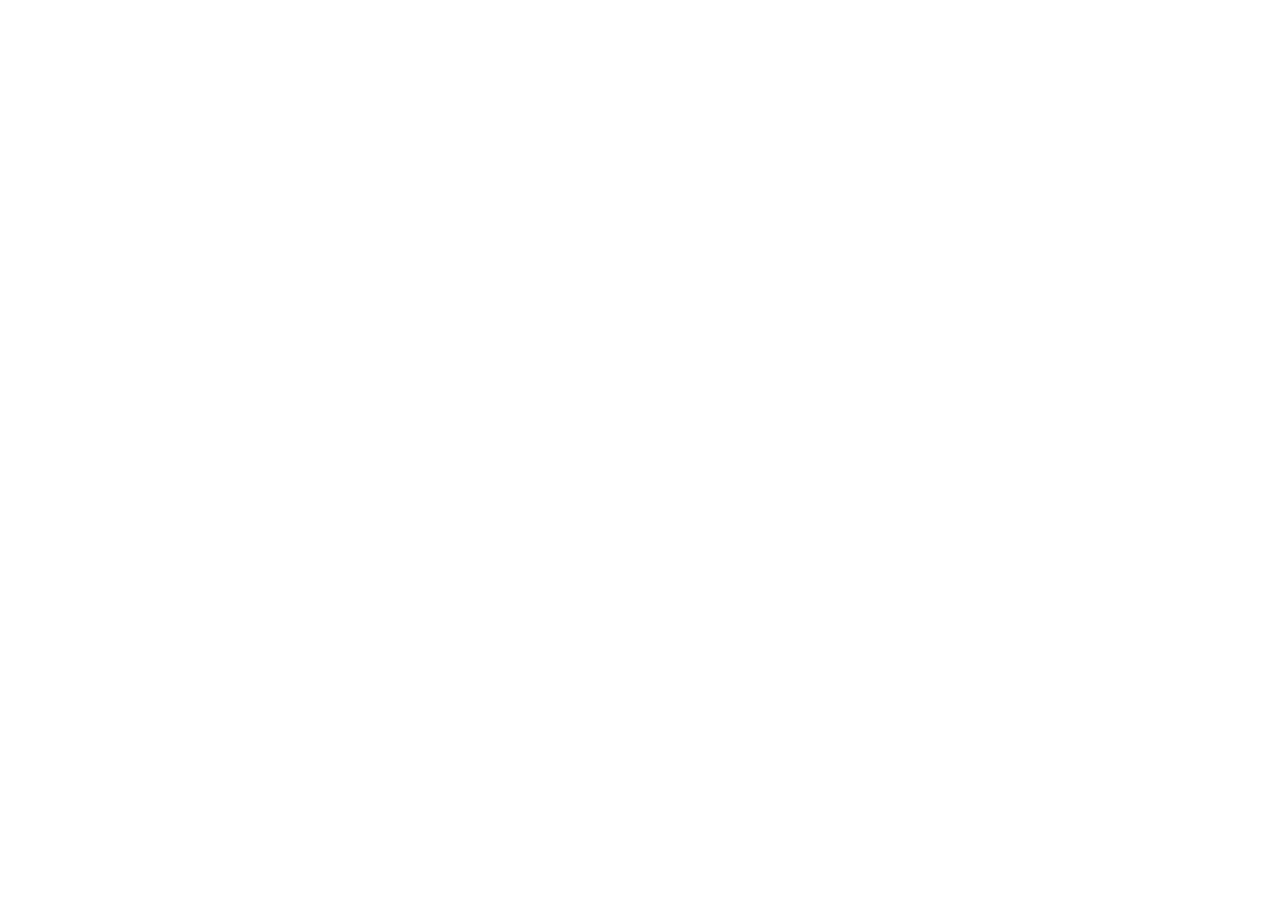
==== index.html @ d5e85db2 "Susumiba susumiba 0.3: wider guard before pulling, what others wrote, agents, pinned clerk actions, " ====
<!doctype html>
<html lang="en">
<head>
<meta charset="utf-8">
<meta name="viewport" content="width=device-width, initial-scale=1">
<title>Susumiba</title>
<meta http-equiv="refresh" content="0; url=https://github.com/susumiba/susumiba">
<link rel="canonical" href="https://github.com/susumiba/susumiba">
</head>
<body>
<p><a href="https://github.com/susumiba/susumiba">Susumiba — Humans and AIs. Finally coordinated.</a></p>
</body>
</html>
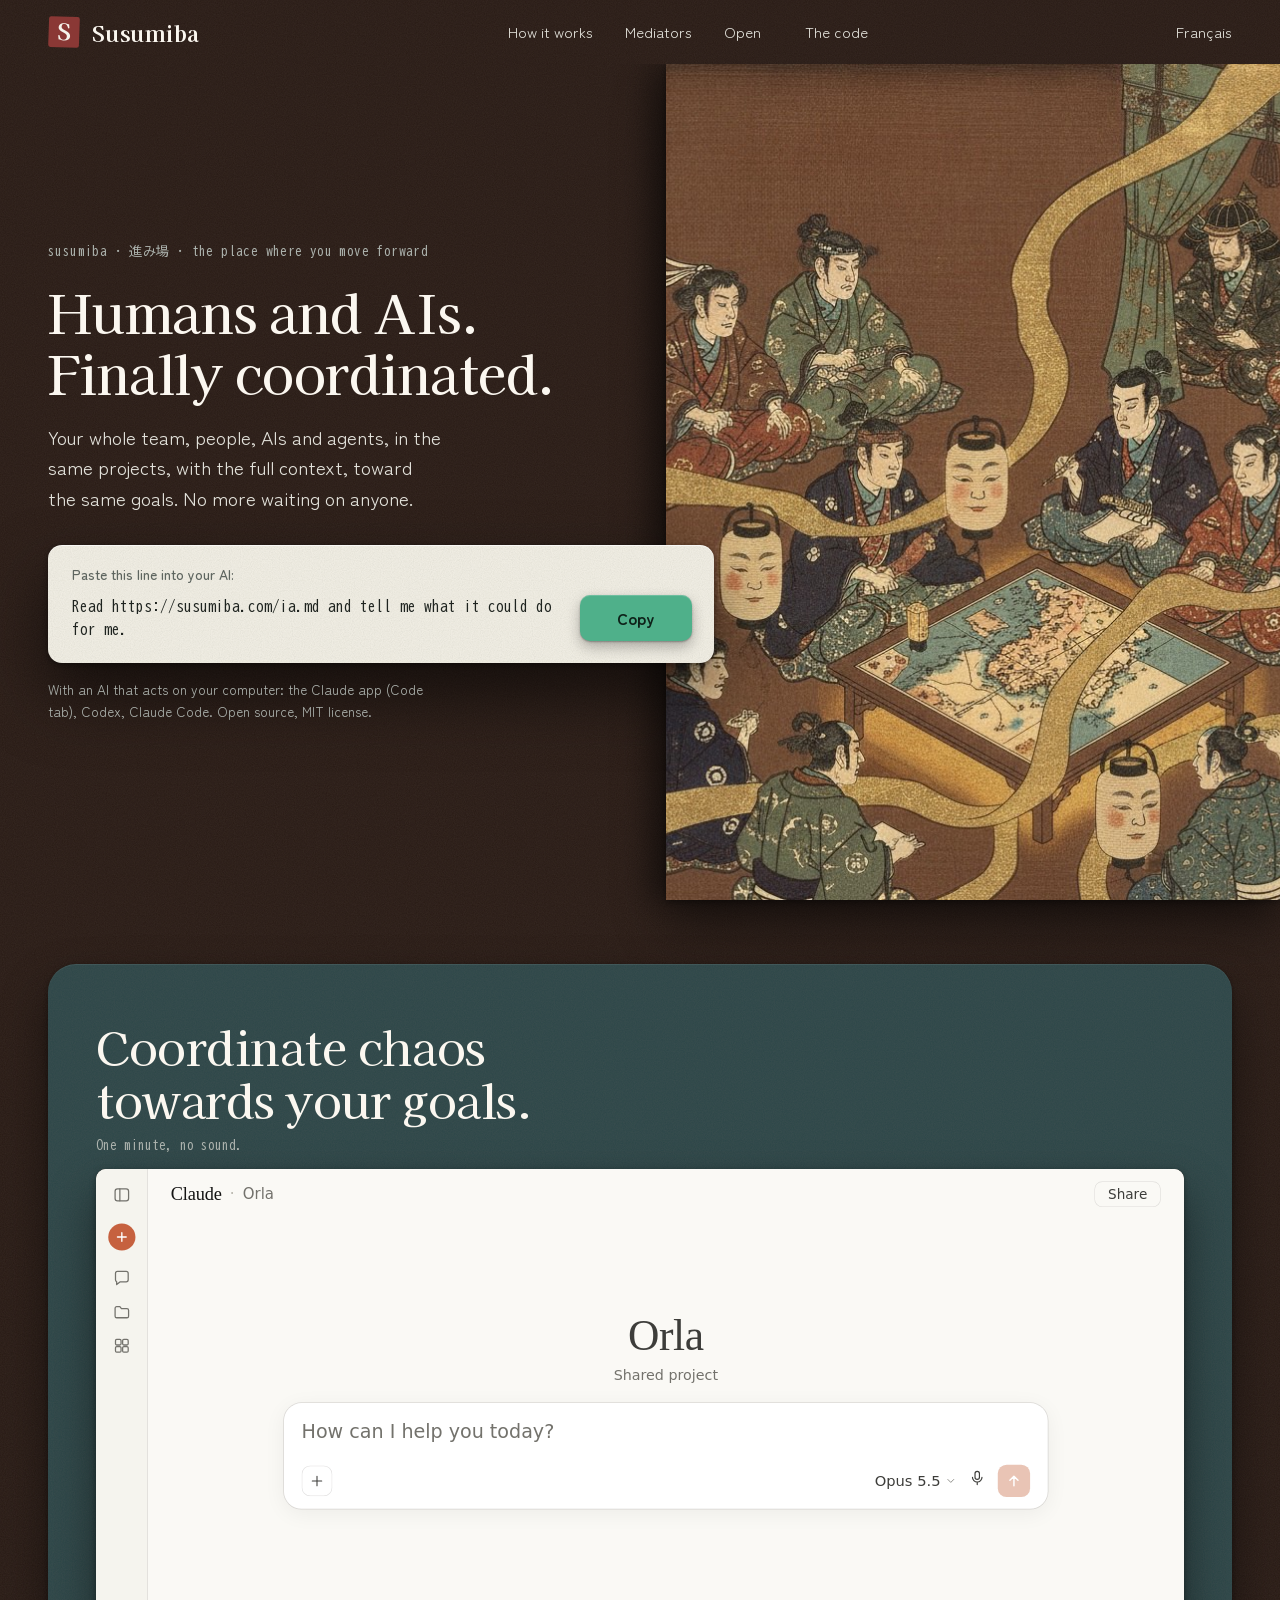
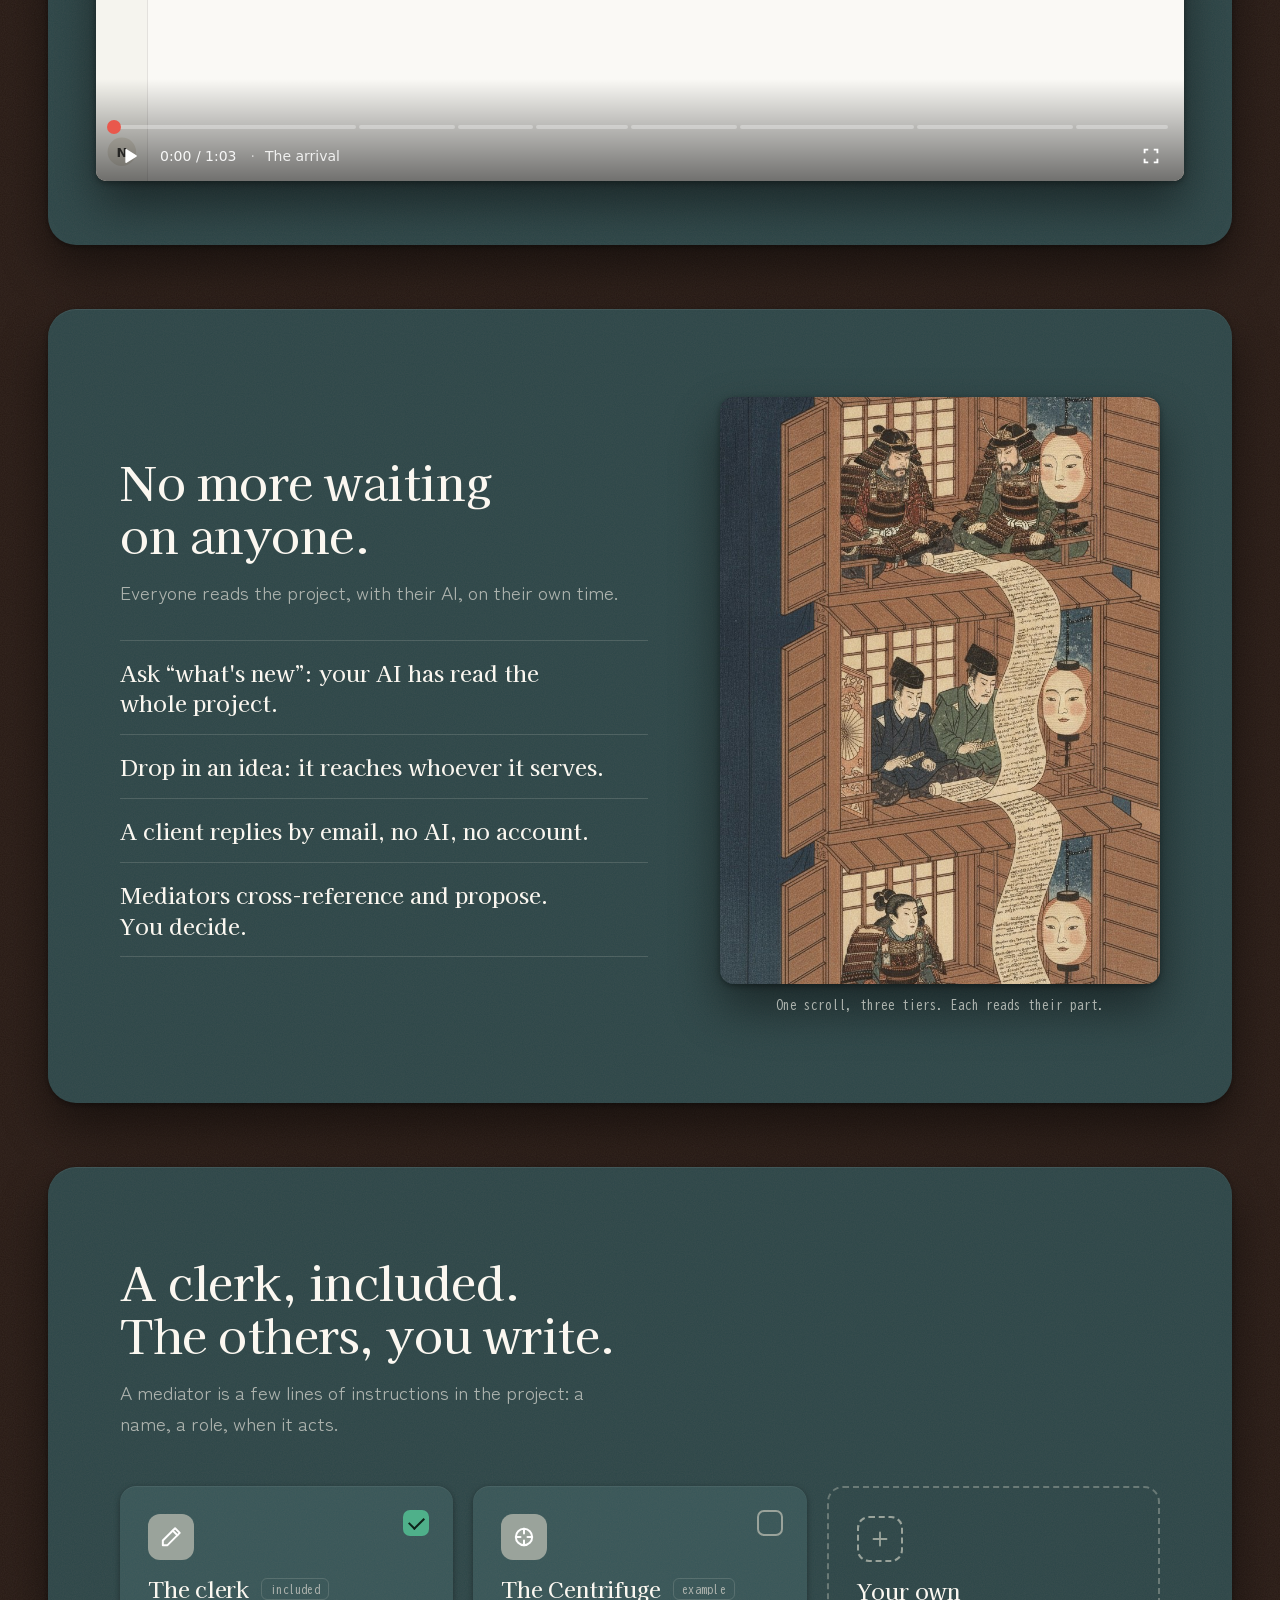
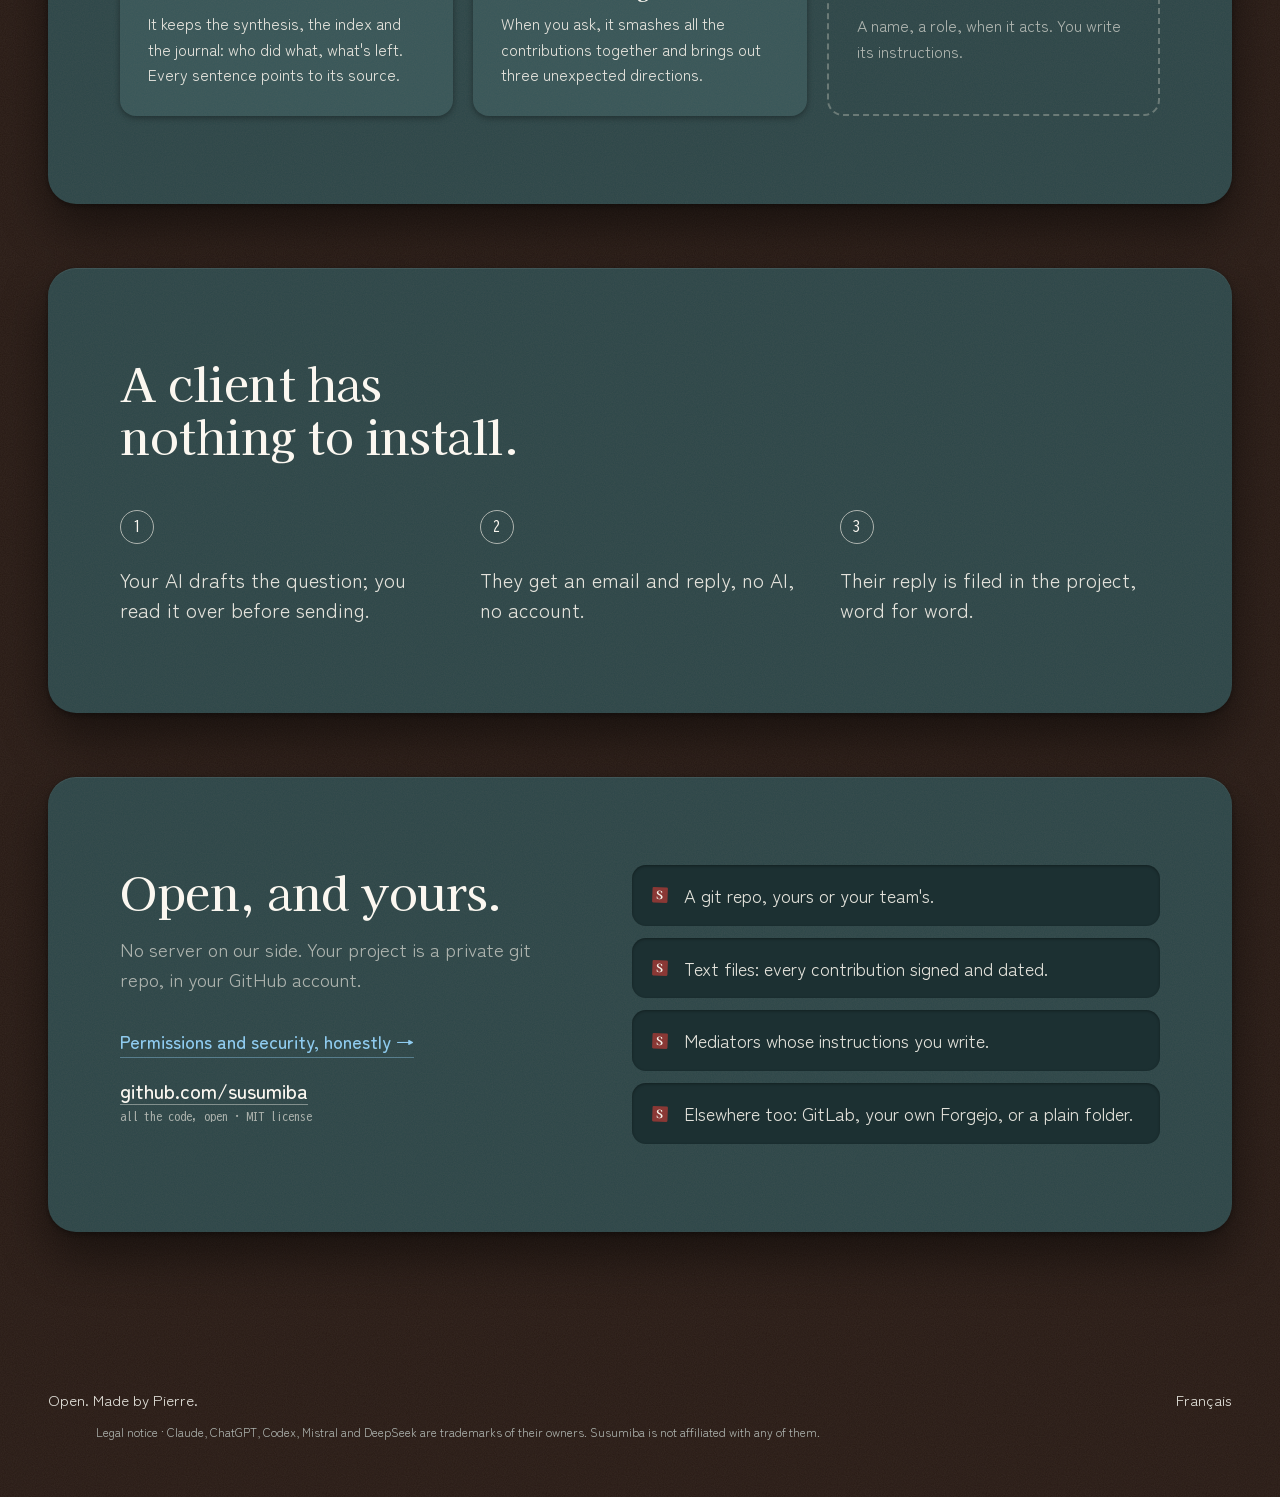
==== commit 31c9aaf0: "Website: the real page (English at /, French at /fr/), the demo, legal notice" ====
--- a/index.html
+++ b/index.html
@@ -3,11 +3,392 @@
 <head>
 <meta charset="utf-8">
 <meta name="viewport" content="width=device-width, initial-scale=1">
+<meta name="theme-color" content="#281A14">
 <title>Susumiba</title>
-<meta http-equiv="refresh" content="0; url=https://github.com/susumiba/susumiba">
-<link rel="canonical" href="https://github.com/susumiba/susumiba">
+<link rel="canonical" href="https://susumiba.com/">
+<link rel="alternate" hreflang="en" href="https://susumiba.com/">
+<link rel="alternate" hreflang="fr" href="https://susumiba.com/fr/">
+<link rel="alternate" hreflang="x-default" href="https://susumiba.com/">
+<link rel="apple-touch-icon" href="/img/icone-180.png">
+<meta property="og:type" content="website">
+<meta property="og:site_name" content="Susumiba">
+<meta property="og:title" content="Humans and AIs. Finally coordinated.">
+<meta property="og:description" content="Humans and AIs. Finally coordinated. Your whole team, people, AIs and agents, in the same projects, with the full context, toward the same goals.">
+<meta property="og:url" content="https://susumiba.com/">
+<meta property="og:image" content="https://susumiba.com/img/apercu-en.jpg">
+<meta property="og:image:width" content="1200">
+<meta property="og:image:height" content="630">
+<meta property="og:locale" content="en_US">
+<meta name="twitter:card" content="summary_large_image">
+<meta name="twitter:image" content="https://susumiba.com/img/apercu-en.jpg">
+<meta name="description" content="Humans and AIs. Finally coordinated. Your whole team, people, AIs and agents, in the same projects, with the full context, toward the same goals.">
+<link rel="icon" href="data:image/svg+xml,%3Csvg xmlns='http://www.w3.org/2000/svg' viewBox='0 0 100 100'%3E%3Crect x='4' y='4' width='92' height='92' rx='8' fill='%238A3835'/%3E%3Ctext x='50' y='74' text-anchor='middle' font-family='Georgia,serif' font-weight='700' font-size='72' fill='%23F6F4EC'%3ES%3C/text%3E%3C/svg%3E">
+<link rel="stylesheet" href="/fonts/polices.css">
+<style>
+:root{
+  color-scheme:dark;
+  --fond:#281A14; --surface:#2C4648; --carte:#375658; --creux:#1C3032;
+  --texte:#E3E2DB; --texte-doux:#ADB3AE; --coquille:#FBF7F0; --lien:#8FCBEF;
+  --papier:#EFECE2; --encre:#1E231F; --encre-douce:#5E655F;
+  --sceau:#8A3835; --gris:#9AA39B;
+  --bouton:#4FB08A; --bouton-survol:#5CBD97; --bouton-appui:#45A07C; --bouton-texte:#0E2219;
+  --voile:.7;
+  --trait:rgba(227,226,219,.16);
+  --ombre-ambiance:0 2px 6px rgba(0,0,0,.35);
+  --ombre-portee:0 24px 48px rgba(0,0,0,.45);
+  --ombre-papier:0 2px 6px rgba(0,0,0,.4), 0 32px 64px rgba(0,0,0,.55);
+  --f-titre:"Kaisei Tokumin","Hiragino Mincho ProN",Georgia,serif;
+  --f-texte:"Zen Maru Gothic","Hiragino Maru Gothic ProN",system-ui,sans-serif;
+  --f-fixe:"BIZ UDGothic",ui-monospace,Menlo,monospace;
+  --entre:cubic-bezier(.2,.7,.1,1); --geste:180ms; --apparait:400ms;
+  --m:16px; --bloc:96px; --barre:56px;
+  /* le grain de papier Hidokoro */
+  --grain:url("data:image/svg+xml,%3Csvg xmlns='http://www.w3.org/2000/svg' width='220' height='220'%3E%3Cfilter id='g'%3E%3CfeTurbulence type='fractalNoise' baseFrequency='.9' numOctaves='3' stitchTiles='stitch'/%3E%3CfeColorMatrix values='0 0 0 0 0.23 0 0 0 0 0.19 0 0 0 0 0.17 0 0 0 1 0'/%3E%3C/filter%3E%3Crect width='100%25' height='100%25' filter='url(%23g)' opacity='.14'/%3E%3C/svg%3E");
+  --grain-papier:url("data:image/svg+xml;utf8,<svg xmlns='http://www.w3.org/2000/svg' width='240' height='240'><filter id='g'><feTurbulence type='fractalNoise' baseFrequency='.9' numOctaves='2' stitchTiles='stitch'/><feColorMatrix values='0 0 0 0 .12  0 0 0 0 .14  0 0 0 0 .1  0 0 0 1.4 -.45'/></filter><rect width='100%' height='100%' filter='url(%23g)' opacity='.1'/></svg>");
+}
+@media (min-width:640px){ :root{ --m:32px } }
+@media (min-width:1024px){ :root{ --m:48px; --bloc:128px; --barre:64px } }
+
+*{box-sizing:border-box}
+html{-webkit-text-size-adjust:100%; text-size-adjust:100%; scroll-behavior:smooth; scroll-padding-top:calc(var(--barre) + 16px); background:var(--fond)}
+body{margin:0; background:var(--fond) var(--grain); color:var(--texte); font:400 17px/1.6 var(--f-texte); -webkit-font-smoothing:antialiased; overflow-x:clip}
+@media (min-width:1024px){ body{font-size:18px} }
+a{color:var(--lien); text-underline-offset:.2em; text-decoration-thickness:1px}
+button{font:inherit; color:inherit}
+h1,h2,h3,p,ul,ol,figure{margin:0}
+ul,ol{padding:0; list-style:none}
+h1,h2,h3{font-family:var(--f-titre); font-weight:500; line-height:1.15; letter-spacing:-.01em; color:var(--coquille)}
+:focus-visible{outline:2px solid var(--lien); outline-offset:3px}
+code{font-family:var(--f-fixe)}
+b.nb{font-weight:inherit; white-space:nowrap}
+.defs{position:absolute; width:0; height:0}
+.sceau{display:inline-block; flex:none; width:28px; height:28px; line-height:0}
+.sceau svg{width:100%; height:100%; display:block}
+.wrap{max-width:calc(1240px + 2 * var(--m)); margin:0 auto; padding:0 var(--m)}
+
+/* ================= LA BARRE ================= */
+.barre{position:fixed; top:0; left:0; right:0; z-index:20; height:var(--barre); background:var(--fond) var(--grain)}
+.barre .wrap{height:100%; display:flex; align-items:center; gap:24px; max-width:none}
+.nom{display:flex; align-items:center; gap:12px; text-decoration:none; color:var(--coquille); font:700 22px/1 var(--f-titre); letter-spacing:.02em}
+.nav{display:none; gap:32px; margin:0 auto; font-size:15px}
+.nav a, .barre .lang{color:var(--texte); text-decoration:none; transition:color var(--geste) ease-out}
+.nav a:hover, .barre .lang:hover{color:var(--coquille)}
+.barre .lang{margin-left:auto; font-size:15px}
+.nav .code{display:none}
+@media (min-width:1024px){
+  .nav{display:flex; align-items:center}
+  .barre .lang{margin-left:0}
+  .nav .code{display:block}
+  .nav li:last-child{margin-left:12px}
+  .sceau{width:32px; height:32px}
+}
+
+/* ================= PREMIER ÉCRAN ================= */
+.e1{position:relative}
+.e1-image{position:relative; margin-top:var(--barre); height:30svh; min-height:190px; overflow:hidden; box-shadow:var(--ombre-ambiance), var(--ombre-portee)}
+.e1-image img{display:block; width:100%; height:100%; object-fit:cover; object-position:50% 45%}
+.e1-image::after{content:""; position:absolute; inset:0; background:var(--fond); opacity:0; pointer-events:none; transition:opacity var(--apparait) var(--entre)}
+html.descendu .e1-image::after{opacity:var(--voile)}
+.e1-texte{position:relative; z-index:1; padding:22px var(--m) 36px}
+.surtitre{display:none; font:400 13px/1.5 var(--f-fixe); color:var(--texte-doux); letter-spacing:.03em}
+.titre{font-size:clamp(32px, 8.6vw, 44px); text-wrap:balance}
+.sous{margin-top:14px; font-size:15.5px; line-height:1.6; max-width:44ch; text-wrap:pretty}
+.feuille{margin-top:20px; padding:16px 16px 16px 18px; border-radius:14px; background:var(--papier) var(--grain-papier); box-shadow:inset 0 1px 0 rgba(255,255,255,.7), var(--ombre-papier)}
+.f-dit{font:500 14px/1.4 var(--f-texte); color:var(--encre-douce)}
+.f-corps{margin-top:8px; display:flex; flex-direction:column; align-items:stretch; gap:12px}
+.cmd{min-width:0; font:400 14px/1.55 var(--f-fixe); color:var(--encre); overflow-wrap:anywhere}
+.copier{flex:none; height:46px; min-width:112px; padding:0 22px; border:0; border-radius:10px; background:var(--bouton); color:var(--bouton-texte); font:700 16px/1 var(--f-texte); cursor:pointer;
+  box-shadow:inset 0 1px 0 rgba(255,255,255,.18), 0 1px 2px rgba(0,0,0,.3), 0 6px 14px rgba(0,0,0,.28); transition:background-color var(--geste) ease-out, transform var(--geste) var(--entre)}
+.copier:hover{background:var(--bouton-survol)}
+.copier:active{background:var(--bouton-appui); transform:translateY(1px)}
+.copier [hidden]{display:none}
+.mini{margin-top:8px; display:flex; align-items:center; gap:12px; padding:10px 10px 10px 14px; border-radius:10px; border:1px solid var(--trait)}
+.mini .cmd{flex:1; font-size:12.5px; line-height:1.5; color:var(--texte-doux)}
+.mini .copier{height:34px; min-width:84px; padding:0 14px; font-size:14px; background:transparent; color:var(--bouton); box-shadow:inset 0 0 0 1.5px var(--bouton)}
+.mini .copier:hover{background:rgba(79,176,138,.14)}
+.mini .copier:active{transform:translateY(1px)}
+.marche{margin-top:16px; font:400 13px/1.6 var(--f-texte); color:var(--texte-doux); max-width:56ch}
+@media (max-width:420px){ .mini{flex-direction:column; align-items:stretch; gap:10px} .mini .copier{align-self:flex-start} }
+@media (min-width:640px){
+  .e1-image{height:40svh}
+  .sous{font-size:17px}
+}
+@media (min-width:1024px){
+  .e1{height:max(100svh, 680px); display:flex; align-items:center; padding-top:var(--barre)}
+  .e1-image{position:fixed; z-index:0; top:var(--barre); bottom:0; left:52%; right:0; height:auto; min-height:0; margin:0; box-shadow:-14px 0 28px rgba(0,0,0,.4), var(--ombre-ambiance), var(--ombre-portee)}
+  .e1-texte{width:52%; padding:0 64px 0 var(--m)}
+  .surtitre{display:block}
+  .titre{margin-top:20px; font-size:clamp(46px, 4.1vw, 60px)}
+  .sous{margin-top:20px; font-size:19px}
+  .feuille{margin-top:32px; margin-right:-112px; padding:20px 22px 22px 24px}
+  .f-corps{flex-direction:row; align-items:flex-end; gap:16px; margin-top:10px}
+  .cmd{flex:1; font-size:15px}
+  .mini{margin-right:0}
+  .marche{font-size:13.5px}
+  .suite, .pied{position:relative; z-index:1}
+}
+@media (min-width:1024px) and (max-height:780px){
+  .titre{font-size:44px; margin-top:12px} .sous{font-size:17px; margin-top:14px} .feuille{margin-top:22px} .marche{margin-top:12px}
+}
+
+/* ================= LES SECTIONS ================= */
+.suite{display:flex; flex-direction:column; gap:56px; padding:48px 0 72px}
+.panneau{padding:0 var(--m)}
+.panneau > .dedans{max-width:1240px; margin:0 auto}
+.e-titre{font-size:30px; max-width:24ch; text-wrap:balance}
+.e-chapo{margin-top:16px; color:var(--texte-doux); font-size:17px; max-width:56ch; text-wrap:pretty}
+@media (min-width:1024px){
+  .suite{gap:64px; padding:64px 0 var(--bloc)}
+  .panneau{width:min(1336px, calc(100% - 2 * var(--m))); margin:0 auto; padding:88px 72px; border-radius:28px; background:var(--surface) var(--grain); box-shadow:inset 0 1px 0 rgba(255,255,255,.07), var(--ombre-ambiance), var(--ombre-portee)}
+  .e-titre{font-size:46px}
+  .e-chapo{font-size:19px}
+  #comment.panneau{padding-top:56px; padding-bottom:64px; padding-left:48px; padding-right:48px}
+}
+
+/* la démo */
+.legende{font:400 13px/1.5 var(--f-fixe); color:var(--texte-doux); margin-bottom:14px}
+.cadre-demo{display:block; width:100%; aspect-ratio:16/9; border:0; border-radius:10px; background:var(--creux); box-shadow:var(--ombre-ambiance), var(--ombre-portee)}
+
+/* Plus rien n'attend personne */
+.b-grille{display:grid; gap:36px; align-items:center}
+.lignes{margin-top:32px}
+.lignes li{padding:14px 0; border-top:1px solid var(--trait); font:500 19px/1.4 var(--f-titre); color:var(--coquille); text-wrap:pretty}
+.lignes li:last-child{border-bottom:1px solid var(--trait)}
+.b-image{justify-self:center; width:min(100%, 460px)}
+.b-image img{display:block; width:100%; height:auto; aspect-ratio:3/4; object-fit:cover; object-position:50% 40%; border-radius:14px; box-shadow:var(--ombre-ambiance), var(--ombre-portee)}
+.b-image figcaption{margin-top:12px; font:400 13px/1.5 var(--f-fixe); color:var(--texte-doux); text-align:center}
+@media (max-width:1023px){ .b-image{margin-top:12px} }
+@media (min-width:1024px){ .b-grille{grid-template-columns:6fr 5fr; gap:72px} .lignes li{font-size:22px; padding:16px 0} }
+
+/* Les médiateurs */
+.cartes{margin-top:36px; display:grid; gap:16px}
+.carte{position:relative; padding:24px; border-radius:16px; background:var(--carte) var(--grain); box-shadow:inset 0 1px 0 rgba(255,255,255,.06), var(--ombre-ambiance)}
+.carte svg.pastille{display:block; width:46px; height:46px; margin-bottom:16px}
+.carte h3{display:flex; align-items:center; flex-wrap:wrap; gap:6px 12px; font-size:22px}
+.etiquette{font:400 12px/1 var(--f-fixe); color:var(--texte-doux); padding:4px 8px; border-radius:6px; border:1px solid var(--trait); letter-spacing:.02em}
+.carte p{margin-top:10px; color:var(--texte); font-size:16px; line-height:1.6}
+.coche{position:absolute; top:24px; right:24px; appearance:none; -webkit-appearance:none; margin:0; width:26px; height:26px; border-radius:7px; border:2px solid var(--gris); background:transparent; display:grid; place-items:center; cursor:pointer}
+.coche:checked{background:var(--bouton); border-color:var(--bouton)}
+.coche:checked::after{content:""; width:7px; height:13px; border:solid var(--bouton-texte); border-width:0 2.5px 2.5px 0; transform:translateY(-2px) rotate(45deg)}
+.titre-demo{margin-bottom:10px}
+.carte.vide{background:none; box-shadow:none; border:2px dashed rgba(154,163,155,.55)}
+.carte.vide p{color:var(--texte-doux)}
+.carte.vide .plus{display:grid; place-items:center; width:46px; height:46px; margin-bottom:16px; border-radius:12px; border:2px dashed var(--gris); color:var(--gris)}
+.carte.vide .plus svg{width:26px; height:26px; fill:none; stroke:currentColor; stroke-width:1.7; stroke-linecap:round}
+@media (min-width:900px){ .cartes{grid-template-columns:repeat(3, 1fr); gap:20px; margin-top:48px} .carte{padding:28px} }
+
+/* Le client */
+.etapes{margin-top:36px; display:grid; gap:24px; counter-reset:e}
+.etapes li{display:flex; gap:16px; align-items:flex-start; font-size:18px; line-height:1.5; color:var(--texte)}
+.etapes .n{flex:none; display:grid; place-items:center; width:34px; height:34px; border-radius:50%; border:1.5px solid var(--texte-doux); font:400 15px/1 var(--f-fixe); color:var(--coquille)}
+.etapes li > span:last-child{padding-top:3px; text-wrap:pretty}
+@media (min-width:900px){ .etapes{grid-template-columns:repeat(3, 1fr); gap:40px; margin-top:48px} .etapes li{flex-direction:column; gap:18px; font-size:20px} }
+
+/* Ouvert */
+.o-grille{display:grid; gap:36px; align-items:start}
+.quatre{display:grid; gap:12px}
+.quatre li{display:flex; gap:16px; align-items:center; padding:16px 20px; border-radius:14px; background:var(--creux); box-shadow:inset 0 1px 3px rgba(0,0,0,.35); font-size:17px; color:var(--texte)}
+.quatre .sceau{width:16px; height:16px}
+.liens{margin-top:32px; display:grid; gap:20px; justify-items:start}
+.lien-fort{color:var(--lien); font-weight:500; text-decoration:none; border-bottom:1px solid rgba(143,203,239,.4); padding-bottom:2px}
+.lien-fort:hover{border-bottom-color:var(--lien)}
+.depot{display:block; text-decoration:none; color:var(--coquille)}
+.depot b{display:block; font:500 20px/1.3 var(--f-texte); text-decoration:underline; text-decoration-thickness:1px; text-underline-offset:.25em; text-decoration-color:rgba(251,247,240,.4)}
+.depot:hover b{text-decoration-color:var(--coquille)}
+.depot small{display:block; margin-top:4px; font:400 12.5px/1.5 var(--f-fixe); color:var(--texte-doux)}
+@media (min-width:1024px){ .o-grille{grid-template-columns:5fr 6fr; gap:72px} .quatre li{font-size:18px} }
+
+/* ================= PIED ================= */
+.pied{position:relative; z-index:1; padding:28px var(--m) 56px}
+.pied-in{max-width:1240px; margin:0 auto; display:flex; align-items:center; justify-content:space-between; gap:16px; font-size:15px; color:var(--texte)}
+.pied a{color:var(--texte); text-decoration:none}
+.pied a:hover{color:var(--coquille)}
+.pied::before{content:""; position:absolute; z-index:-1; top:0; bottom:0; left:calc(50% - 50vw); right:calc(50% - 50vw); background:var(--fond) var(--grain)}
+@media (prefers-reduced-motion:reduce){ html{scroll-behavior:auto} *{transition:none !important} }
+.pied-note{max-width:1240px; margin:10px auto 0; padding:0 var(--m); font:400 12px/1.6 var(--f-texte); color:var(--texte-doux)}
+.pied-note a{color:inherit}
+</style>
 </head>
 <body>
-<p><a href="https://github.com/susumiba/susumiba">Susumiba — Humans and AIs. Finally coordinated.</a></p>
+
+<svg class="defs" aria-hidden="true" focusable="false">
+  <symbol id="sceau" viewBox="0 0 100 100"><g transform="rotate(2 50 50)"><rect x="2" y="2" width="96" height="96" rx="7" fill="#8A3835"/><text x="50" y="75" text-anchor="middle" font-family="Kaisei Tokumin, Georgia, serif" font-weight="700" font-size="72" fill="#F6F4EC">S</text></g></symbol>
+</svg>
+
+<header class="barre" id="barre">
+  <div class="wrap">
+    <a class="nom" href="#haut" aria-label="Susumiba, back to top"><span class="sceau"><svg viewBox="0 0 100 100" aria-hidden="true"><use href="#sceau"/></svg></span>Susumiba</a>
+    <ul class="nav">
+      <li><a href="#comment" data-k="n1">How it works</a></li>
+      <li><a href="#mediateurs" data-k="n2">Mediators</a></li>
+      <li><a href="#ouvert" data-k="n3">Open</a></li>
+      <li class="code"><a href="https://github.com/susumiba/susumiba" data-k="n4">The code</a></li>
+    </ul>
+    <a class="lang" href="/fr/" hreflang="fr" lang="fr" data-k="z2">Français</a>
+  </div>
+</header>
+
+<main id="haut">
+  <section class="e1" aria-label="Susumiba">
+    <div class="e1-image"><img src="/img/heros.jpg" width="839" height="839" loading="eager" fetchpriority="high" alt="Seen from above, groups seated around a map; calm-faced lanterns among them; bands of golden mist link each group to the map."></div>
+    <div class="e1-texte">
+      <p class="surtitre" data-k="h0">susumiba · 進み場 · the place where you move forward</p>
+      <h1 class="titre" data-k="h1">Humans and AIs. Finally coordinated.</h1>
+      <p class="sous" data-k="h2">Your whole team, people, AIs and agents, in the same projects, with the full context, toward the same goals. No more waiting on anyone.</p>
+      <div class="feuille">
+        <p class="f-dit" data-k="h3">Paste this line into your AI:</p>
+        <div class="f-corps">
+          <p class="cmd" data-k="h4">Read https://susumiba.com/ia.md and tell me what it could do for me.</p>
+          <button class="copier" type="button"><span data-k="h5">Copy</span><span data-k="h6" hidden>Copied</span></button>
+        </div>
+      </div>
+      <p class="marche" data-k="h9">With an AI that acts on your computer: the Claude app (Code tab), Codex, Claude Code. Open source, MIT license.</p>
+    </div>
+  </section>
+
+  <div class="suite">
+    <section class="panneau" id="comment" aria-label="Susumiba demo">
+      <div class="dedans">
+        <h2 class="e-titre titre-demo" data-k="v0">Coordinate chaos towards your goals.</h2>
+        <p class="legende" data-k="v1">One minute, no sound.</p>
+        <iframe class="cadre-demo" src="/demo.html?nu" title="Susumiba demo" allow="fullscreen" loading="eager"></iframe>
+      </div>
+    </section>
+
+    <section class="panneau" id="rien" aria-labelledby="t-b1">
+      <div class="dedans b-grille">
+        <div>
+          <h2 class="e-titre" id="t-b1" data-k="b1">No more waiting on anyone.</h2>
+          <p class="e-chapo" data-k="b2">Everyone reads the project, with their AI, on their own time.</p>
+          <ul class="lignes">
+            <li data-k="b3">Ask “what's new”: your AI has read the whole project.</li>
+            <li data-k="b4">Drop in an idea: it reaches whoever it serves.</li>
+            <li data-k="b5">A client replies by email, no AI, no account.</li>
+            <li data-k="b6">Mediators cross-reference and propose. You decide.</li>
+          </ul>
+        </div>
+        <figure class="b-image">
+          <img src="/img/etages.jpg" width="751" height="1030" loading="lazy" decoding="async" alt="A wooden tower with three open floors; on each floor, a small group and a calm-faced lantern read the same long paper scroll, which runs down from floor to floor.">
+          <figcaption data-k="b7">One scroll, three tiers. Each reads their part.</figcaption>
+        </figure>
+      </div>
+    </section>
+
+    <section class="panneau" id="mediateurs" aria-labelledby="t-m1">
+      <div class="dedans">
+        <h2 class="e-titre" id="t-m1" data-k="m1">A clerk, included. The others, you write.</h2>
+        <p class="e-chapo" data-k="m2">A mediator is a few lines of instructions in the project: a name, a role, when it acts.</p>
+        <div class="cartes">
+          <article class="carte">
+            <input class="coche" type="checkbox" checked aria-label="The clerk">
+            <svg class="pastille" viewBox="0 0 46 46" aria-hidden="true"><rect width="46" height="46" rx="12" fill="#9AA39B"/><svg x="9" y="9" width="28" height="28" viewBox="0 0 24 24" fill="none" stroke="#fff" stroke-width="1.7" stroke-linecap="round" stroke-linejoin="round"><path d="M15.5 4.5l4 4L9 19H5v-4z"/><path d="M13.5 6.5l4 4"/></svg></svg>
+            <h3><span data-k="m3">The clerk</span> <span class="etiquette" data-k="m4">included</span></h3>
+            <p data-k="m5">It keeps the synthesis, the index and the journal: who did what, what's left. Every sentence points to its source.</p>
+          </article>
+          <article class="carte">
+            <input class="coche" type="checkbox" aria-label="The Centrifuge">
+            <svg class="pastille" viewBox="0 0 46 46" aria-hidden="true"><rect width="46" height="46" rx="12" fill="#9AA39B"/><svg x="9" y="9" width="28" height="28" viewBox="0 0 24 24" fill="none" stroke="#fff" stroke-width="1.7" stroke-linecap="round" stroke-linejoin="round"><circle cx="12" cy="12" r="7"/><path d="M12 5v4M19 12h-4M12 19v-4M5 12h4"/></svg></svg>
+            <h3><span data-k="m6">The Centrifuge</span> <span class="etiquette" data-k="m7">example</span></h3>
+            <p data-k="m8">When you ask, it smashes all the contributions together and brings out three unexpected directions.</p>
+          </article>
+          <article class="carte vide">
+            <span class="plus" aria-hidden="true"><svg viewBox="0 0 24 24"><path d="M12 6v12M6 12h12"/></svg></span>
+            <h3 data-k="m9">Your own</h3>
+            <p data-k="m10">A name, a role, when it acts. You write its instructions.</p>
+          </article>
+        </div>
+      </div>
+    </section>
+
+    <section class="panneau" id="client" aria-labelledby="t-i1">
+      <div class="dedans">
+        <h2 class="e-titre" id="t-i1" data-k="i1">A client has nothing to install.</h2>
+        <ol class="etapes">
+          <li><span class="n" aria-hidden="true">1</span><span data-k="i2">Your AI drafts the question; you read it over before sending.</span></li>
+          <li><span class="n" aria-hidden="true">2</span><span data-k="i3">They get an email and reply, no AI, no account.</span></li>
+          <li><span class="n" aria-hidden="true">3</span><span data-k="i4">Their reply is filed in the project, word for word.</span></li>
+        </ol>
+      </div>
+    </section>
+
+    <section class="panneau" id="ouvert" aria-labelledby="t-o1">
+      <div class="dedans o-grille">
+        <div>
+          <h2 class="e-titre" id="t-o1" data-k="o1">Open, and yours.</h2>
+          <p class="e-chapo" data-k="o2">No server on our side. Your project is a private git repo, in your GitHub account.</p>
+          <div class="liens">
+            <a class="lien-fort" href="https://github.com/susumiba/susumiba#rights-and-safety-honestly" data-k="o7">Permissions and security, honestly →</a>
+            <a class="depot" href="https://github.com/susumiba"><b>github.com/susumiba</b><small data-k="o8">all the code, open · MIT license</small></a>
+          </div>
+        </div>
+        <ul class="quatre">
+          <li><span class="sceau"><svg viewBox="0 0 100 100" aria-hidden="true"><use href="#sceau"/></svg></span><span data-k="o3">A git repo, yours or your team's.</span></li>
+          <li><span class="sceau"><svg viewBox="0 0 100 100" aria-hidden="true"><use href="#sceau"/></svg></span><span data-k="o4">Text files: every contribution signed and dated.</span></li>
+          <li><span class="sceau"><svg viewBox="0 0 100 100" aria-hidden="true"><use href="#sceau"/></svg></span><span data-k="o5">Mediators whose instructions you write.</span></li>
+          <li><span class="sceau"><svg viewBox="0 0 100 100" aria-hidden="true"><use href="#sceau"/></svg></span><span data-k="o6">Elsewhere too: GitLab, your own Forgejo, or a plain folder.</span></li>
+        </ul>
+      </div>
+    </section>
+  </div>
+</main>
+
+<footer class="pied">
+  <div class="pied-in">
+    <p data-k="z1">Open. Made by Pierre.</p>
+    <a href="/fr/" hreflang="fr" lang="fr" data-k="z2">Français</a>
+  </div>
+  <p class="pied-note"><a href="/legal.html">Legal notice</a> · Claude, ChatGPT, Codex, Mistral and DeepSeek are trademarks of their owners. Susumiba is not affiliated with any of them.</p>
+</footer>
+
+<script>
+(function () {
+  var H = document.documentElement;
+  /* le voile : plat, seulement quand on est descendu */
+  var e1 = document.querySelector('.e1');
+  function descendu() { H.classList.toggle('descendu', window.scrollY > 0.6 * e1.offsetHeight); }
+  addEventListener('scroll', descendu, { passive: true }); descendu();
+
+  /* les boutons Copier */
+  document.querySelectorAll('.copier').forEach(function (b) {
+    var cmd = b.parentNode.querySelector('.cmd'), a = b.querySelector('[data-k="h5"]'), c = b.querySelector('[data-k="h6"]'), t = null;
+    function ok() {
+      a.hidden = true; c.hidden = false; clearTimeout(t);
+      t = setTimeout(function () { a.hidden = false; c.hidden = true; }, 1500);
+    }
+    function repli() {
+      try { var s = getSelection(), r = document.createRange(); r.selectNodeContents(cmd); s.removeAllRanges(); s.addRange(r); document.execCommand('copy'); } catch (e) {}
+      ok();
+    }
+    b.addEventListener('click', function () {
+      var texte = cmd.textContent.trim();
+      try {
+        if (navigator.clipboard && navigator.clipboard.writeText) navigator.clipboard.writeText(texte).then(ok, repli);
+        else repli();
+      } catch (e) { repli(); }
+    });
+  });
+})();
+</script>
+<script>
+/* PostHog : chargé seulement si la page porte une vraie clé de projet */
+(function () {
+  var cle = 'phc_CxuosVcfBd5NtoXTSPYqfwra4np32wjEcRG7EsLdfBGe';
+  if (cle.indexOf('phc_') !== 0) return;
+  !function(t,e){var o,n,p,r;e.__SV||(window.posthog=e,e._i=[],e.init=function(i,s,a){function g(t,e){var o=e.split(".");2==o.length&&(t=t[o[0]],e=o[1]),t[e]=function(){t.push([e].concat(Array.prototype.slice.call(arguments,0)))}}(p=t.createElement("script")).type="text/javascript",p.crossOrigin="anonymous",p.async=!0,p.src=s.api_host.replace(".i.posthog.com","-assets.i.posthog.com")+"/static/array.js",(r=t.getElementsByTagName("script")[0]).parentNode.insertBefore(p,r);var u=e;for(void 0!==a?u=e[a]=[]:a="posthog",u.people=u.people||[],u.toString=function(t){var e="posthog";return"posthog"!==a&&(e+="."+a),t||(e+=" (stub)"),e},u.people.toString=function(){return u.toString(1)+".people (stub)"},o="init capture register register_once unregister identify reset get_distinct_id set_config opt_in_capturing opt_out_capturing has_opted_out_capturing debug".split(" "),n=0;n<o.length;n++)g(u,o[n]);e._i.push([i,s,a])},e.__SV=1)}(document,window.posthog||[]);
+  posthog.init(cle, { api_host: 'https://eu.i.posthog.com', persistence: 'memory', person_profiles: 'identified_only', disable_session_recording: true, capture_pageview: true, capture_pageleave: true, autocapture: true, enable_heatmaps: true });
+})();
+</script>
+<script>
+/* chaque geste porte un nom, que PostHog reçoit */
+(function () {
+  function mesure(nom, d) {
+    try { if (window.posthog && window.posthog.capture) window.posthog.capture(nom, d); } catch (e) {}
+  }
+  document.querySelectorAll('.copier').forEach(function (b) { b.addEventListener('click', function () { mesure('Copier la phrase'); }); });
+  document.querySelectorAll('a[href^="https://github.com"]').forEach(function (a) { a.addEventListener('click', function () { mesure('Lien GitHub', { vers: a.getAttribute('href') }); }); });
+  document.querySelectorAll('a[hreflang]').forEach(function (a) { a.addEventListener('click', function () { mesure('Changer de langue'); }); });
+  addEventListener('message', function (e) { if (e.data && e.data.susumiba === 'demo') mesure('Démo regardée', { jusqua: e.data.etape + ' %' }); });
+})();
+</script>
 </body>
 </html>
--- a/fonts/polices.css
+++ b/fonts/polices.css
@@ -0,0 +1,57 @@
+/* Kaisei Tokumin, Zen Maru Gothic, BIZ UDGothic (SIL Open Font License), réduites aux lettres du site par publier.py */
+@font-face {
+  font-family: 'BIZ UDGothic';
+  font-style: normal;
+  font-weight: 400;
+  font-display: swap;
+  src: url(/fonts/p4.woff2) format('woff2');
+  unicode-range: U+20-5b, U+5d-7e, U+ab, U+b0, U+b7, U+bb, U+c0-c2, U+c7-ca, U+cc-ce, U+d2-d4, U+d7, U+d9-db, U+dd, U+e0-e2, U+e7-ea, U+ec-ee, U+f2-f4, U+f9-fb, U+fd, U+106-109, U+11c-11d, U+122-125, U+134-137, U+139-13c, U+143-146, U+154-157, U+15a-15f, U+162-163, U+174-177, U+179-17a, U+1f4-1f5, U+1f8-1f9, U+228-229, U+300-302, U+327, U+1e08-1e09, U+1e10-1e11, U+1e28-1e29, U+1e30-1e31, U+1e3e-1e3f, U+1e54-1e55, U+1e80-1e83, U+1e90-1e91, U+1ea4-1ea7, U+1ebe-1ec1, U+1ed0-1ed3, U+1ef2-1ef3, U+2013-2014, U+2019, U+201c-201d, U+2026, U+20ac, U+2190, U+2192, U+2212, U+2605, U+307f, U+5834, U+9032;
+}
+@font-face {
+  font-family: 'BIZ UDGothic';
+  font-style: normal;
+  font-weight: 700;
+  font-display: swap;
+  src: url(/fonts/p3.woff2) format('woff2');
+  unicode-range: U+20-5b, U+5d-7e, U+ab, U+b0, U+b7, U+bb, U+c0-c2, U+c7-ca, U+cc-ce, U+d2-d4, U+d7, U+d9-db, U+dd, U+e0-e2, U+e7-ea, U+ec-ee, U+f2-f4, U+f9-fb, U+fd, U+106-109, U+11c-11d, U+122-125, U+134-137, U+139-13c, U+143-146, U+154-157, U+15a-15f, U+162-163, U+174-177, U+179-17a, U+1f4-1f5, U+1f8-1f9, U+228-229, U+300-302, U+327, U+1e08-1e09, U+1e10-1e11, U+1e28-1e29, U+1e30-1e31, U+1e3e-1e3f, U+1e54-1e55, U+1e80-1e83, U+1e90-1e91, U+1ea4-1ea7, U+1ebe-1ec1, U+1ed0-1ed3, U+1ef2-1ef3, U+2013-2014, U+2019, U+201c-201d, U+2026, U+20ac, U+2190, U+2192, U+2212, U+2605, U+307f, U+5834, U+9032;
+}
+@font-face {
+  font-family: 'Kaisei Tokumin';
+  font-style: normal;
+  font-weight: 500;
+  font-display: swap;
+  src: url(/fonts/p1.woff2) format('woff2');
+  unicode-range: U+20-5b, U+5d-7e, U+ab, U+b0, U+b7, U+bb, U+c0-c2, U+c7-ca, U+cc-ce, U+d2-d4, U+d7, U+d9-db, U+dd, U+e0-e2, U+e7-ea, U+ec-ee, U+f2-f4, U+f9-fb, U+fd, U+106-109, U+11c-11d, U+122-125, U+134-137, U+139-13c, U+143-146, U+154-157, U+15a-15f, U+162-163, U+174-177, U+179-17a, U+1f4-1f5, U+1f8-1f9, U+228-229, U+300-302, U+327, U+1e08-1e09, U+1e10-1e11, U+1e28-1e29, U+1e30-1e31, U+1e3e-1e3f, U+1e54-1e55, U+1e80-1e83, U+1e90-1e91, U+1ea4-1ea7, U+1ebe-1ec1, U+1ed0-1ed3, U+1ef2-1ef3, U+2013-2014, U+2019, U+201c-201d, U+2026, U+20ac, U+2190, U+2192, U+2212, U+2605, U+307f, U+5834, U+9032;
+}
+@font-face {
+  font-family: 'Kaisei Tokumin';
+  font-style: normal;
+  font-weight: 700;
+  font-display: swap;
+  src: url(/fonts/p2.woff2) format('woff2');
+  unicode-range: U+20-5b, U+5d-7e, U+ab, U+b0, U+b7, U+bb, U+c0-c2, U+c7-ca, U+cc-ce, U+d2-d4, U+d7, U+d9-db, U+dd, U+e0-e2, U+e7-ea, U+ec-ee, U+f2-f4, U+f9-fb, U+fd, U+106-109, U+11c-11d, U+122-125, U+134-137, U+139-13c, U+143-146, U+154-157, U+15a-15f, U+162-163, U+174-177, U+179-17a, U+1f4-1f5, U+1f8-1f9, U+228-229, U+300-302, U+327, U+1e08-1e09, U+1e10-1e11, U+1e28-1e29, U+1e30-1e31, U+1e3e-1e3f, U+1e54-1e55, U+1e80-1e83, U+1e90-1e91, U+1ea4-1ea7, U+1ebe-1ec1, U+1ed0-1ed3, U+1ef2-1ef3, U+2013-2014, U+2019, U+201c-201d, U+2026, U+20ac, U+2190, U+2192, U+2212, U+2605, U+307f, U+5834, U+9032;
+}
+@font-face {
+  font-family: 'Zen Maru Gothic';
+  font-style: normal;
+  font-weight: 400;
+  font-display: swap;
+  src: url(/fonts/p5.woff2) format('woff2');
+  unicode-range: U+20-5b, U+5d-7e, U+ab, U+b0, U+b7, U+bb, U+c0-c2, U+c7-ca, U+cc-ce, U+d2-d4, U+d7, U+d9-db, U+dd, U+e0-e2, U+e7-ea, U+ec-ee, U+f2-f4, U+f9-fb, U+fd, U+106-109, U+11c-11d, U+122-125, U+134-137, U+139-13c, U+143-146, U+154-157, U+15a-15f, U+162-163, U+174-177, U+179-17a, U+1f4-1f5, U+1f8-1f9, U+228-229, U+300-302, U+327, U+1e08-1e09, U+1e10-1e11, U+1e28-1e29, U+1e30-1e31, U+1e3e-1e3f, U+1e54-1e55, U+1e80-1e83, U+1e90-1e91, U+1ea4-1ea7, U+1ebe-1ec1, U+1ed0-1ed3, U+1ef2-1ef3, U+2013-2014, U+2019, U+201c-201d, U+2026, U+20ac, U+2190, U+2192, U+2212, U+2605, U+307f, U+5834, U+9032;
+}
+@font-face {
+  font-family: 'Zen Maru Gothic';
+  font-style: normal;
+  font-weight: 500;
+  font-display: swap;
+  src: url(/fonts/p6.woff2) format('woff2');
+  unicode-range: U+20-5b, U+5d-7e, U+ab, U+b0, U+b7, U+bb, U+c0-c2, U+c7-ca, U+cc-ce, U+d2-d4, U+d7, U+d9-db, U+dd, U+e0-e2, U+e7-ea, U+ec-ee, U+f2-f4, U+f9-fb, U+fd, U+106-109, U+11c-11d, U+122-125, U+134-137, U+139-13c, U+143-146, U+154-157, U+15a-15f, U+162-163, U+174-177, U+179-17a, U+1f4-1f5, U+1f8-1f9, U+228-229, U+300-302, U+327, U+1e08-1e09, U+1e10-1e11, U+1e28-1e29, U+1e30-1e31, U+1e3e-1e3f, U+1e54-1e55, U+1e80-1e83, U+1e90-1e91, U+1ea4-1ea7, U+1ebe-1ec1, U+1ed0-1ed3, U+1ef2-1ef3, U+2013-2014, U+2019, U+201c-201d, U+2026, U+20ac, U+2190, U+2192, U+2212, U+2605, U+307f, U+5834, U+9032;
+}
+@font-face {
+  font-family: 'Zen Maru Gothic';
+  font-style: normal;
+  font-weight: 700;
+  font-display: swap;
+  src: url(/fonts/p7.woff2) format('woff2');
+  unicode-range: U+20-5b, U+5d-7e, U+ab, U+b0, U+b7, U+bb, U+c0-c2, U+c7-ca, U+cc-ce, U+d2-d4, U+d7, U+d9-db, U+dd, U+e0-e2, U+e7-ea, U+ec-ee, U+f2-f4, U+f9-fb, U+fd, U+106-109, U+11c-11d, U+122-125, U+134-137, U+139-13c, U+143-146, U+154-157, U+15a-15f, U+162-163, U+174-177, U+179-17a, U+1f4-1f5, U+1f8-1f9, U+228-229, U+300-302, U+327, U+1e08-1e09, U+1e10-1e11, U+1e28-1e29, U+1e30-1e31, U+1e3e-1e3f, U+1e54-1e55, U+1e80-1e83, U+1e90-1e91, U+1ea4-1ea7, U+1ebe-1ec1, U+1ed0-1ed3, U+1ef2-1ef3, U+2013-2014, U+2019, U+201c-201d, U+2026, U+20ac, U+2190, U+2192, U+2212, U+2605, U+307f, U+5834, U+9032;
+}
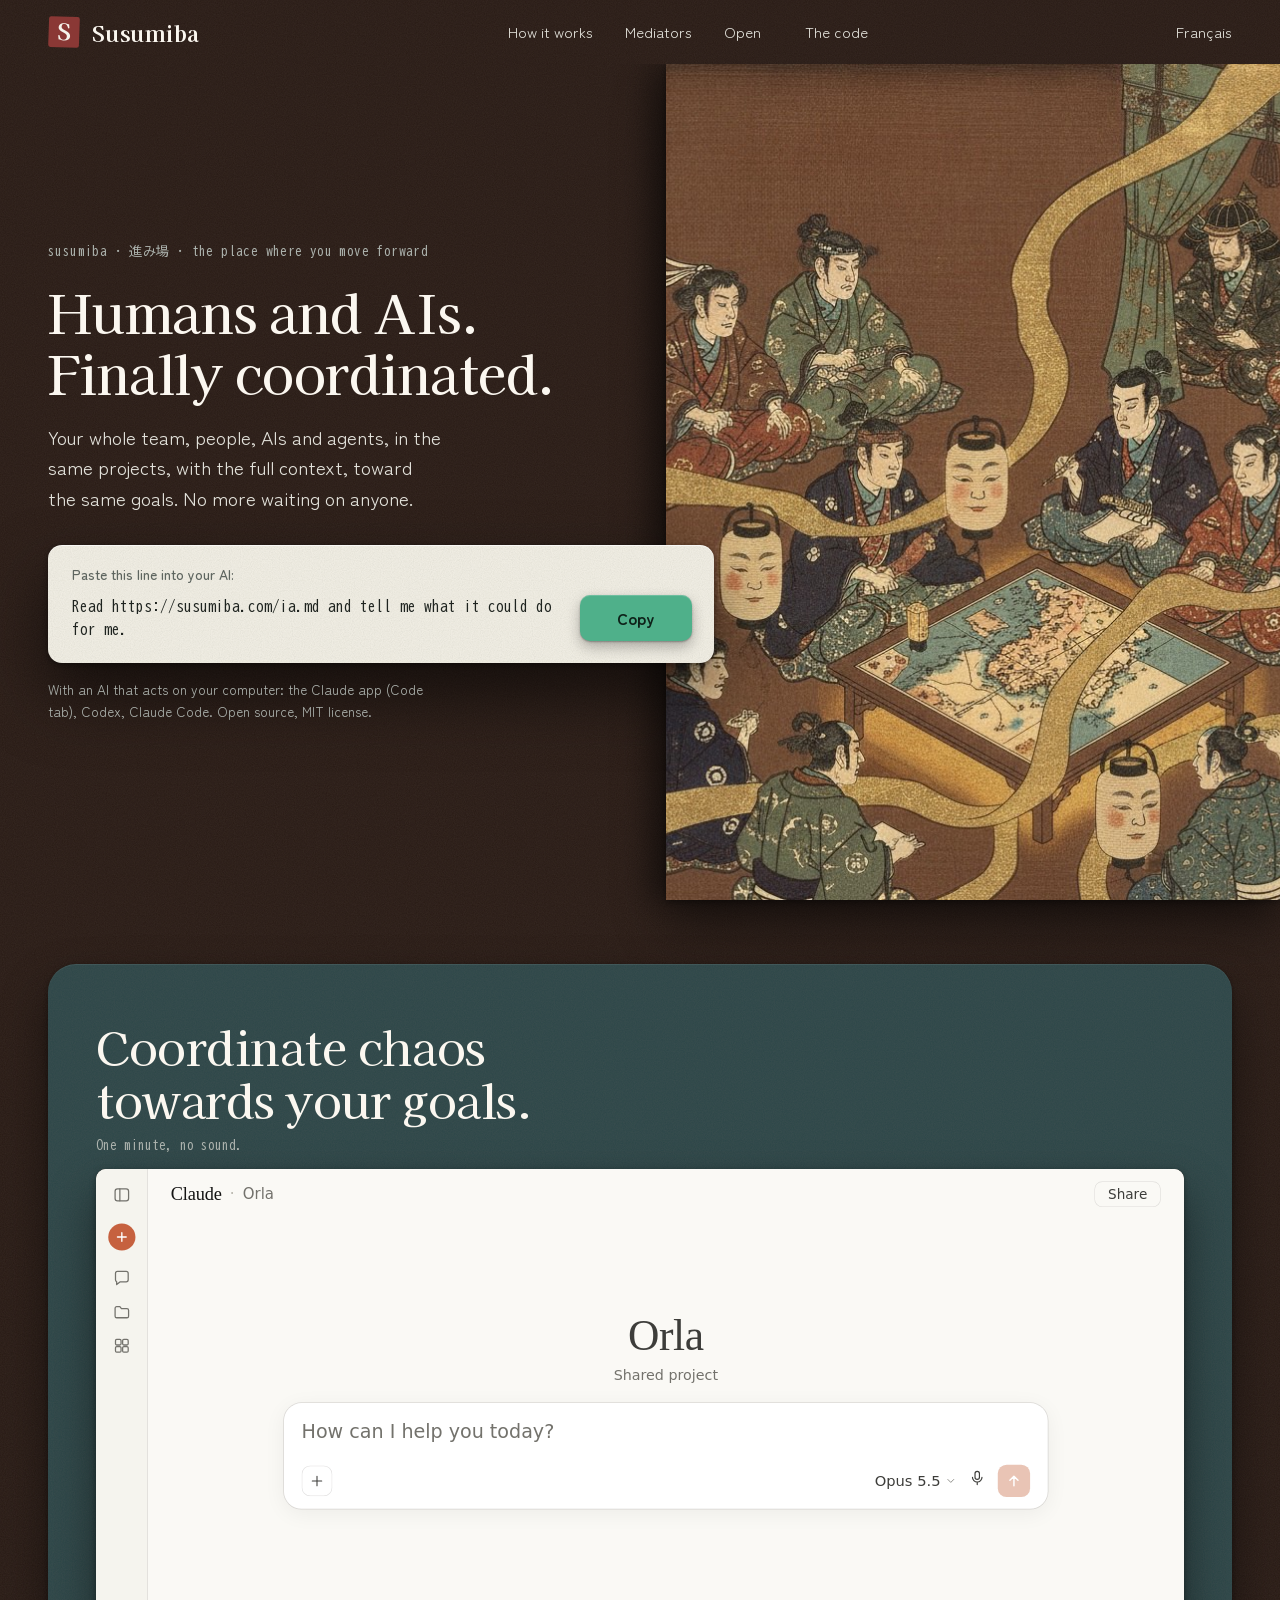
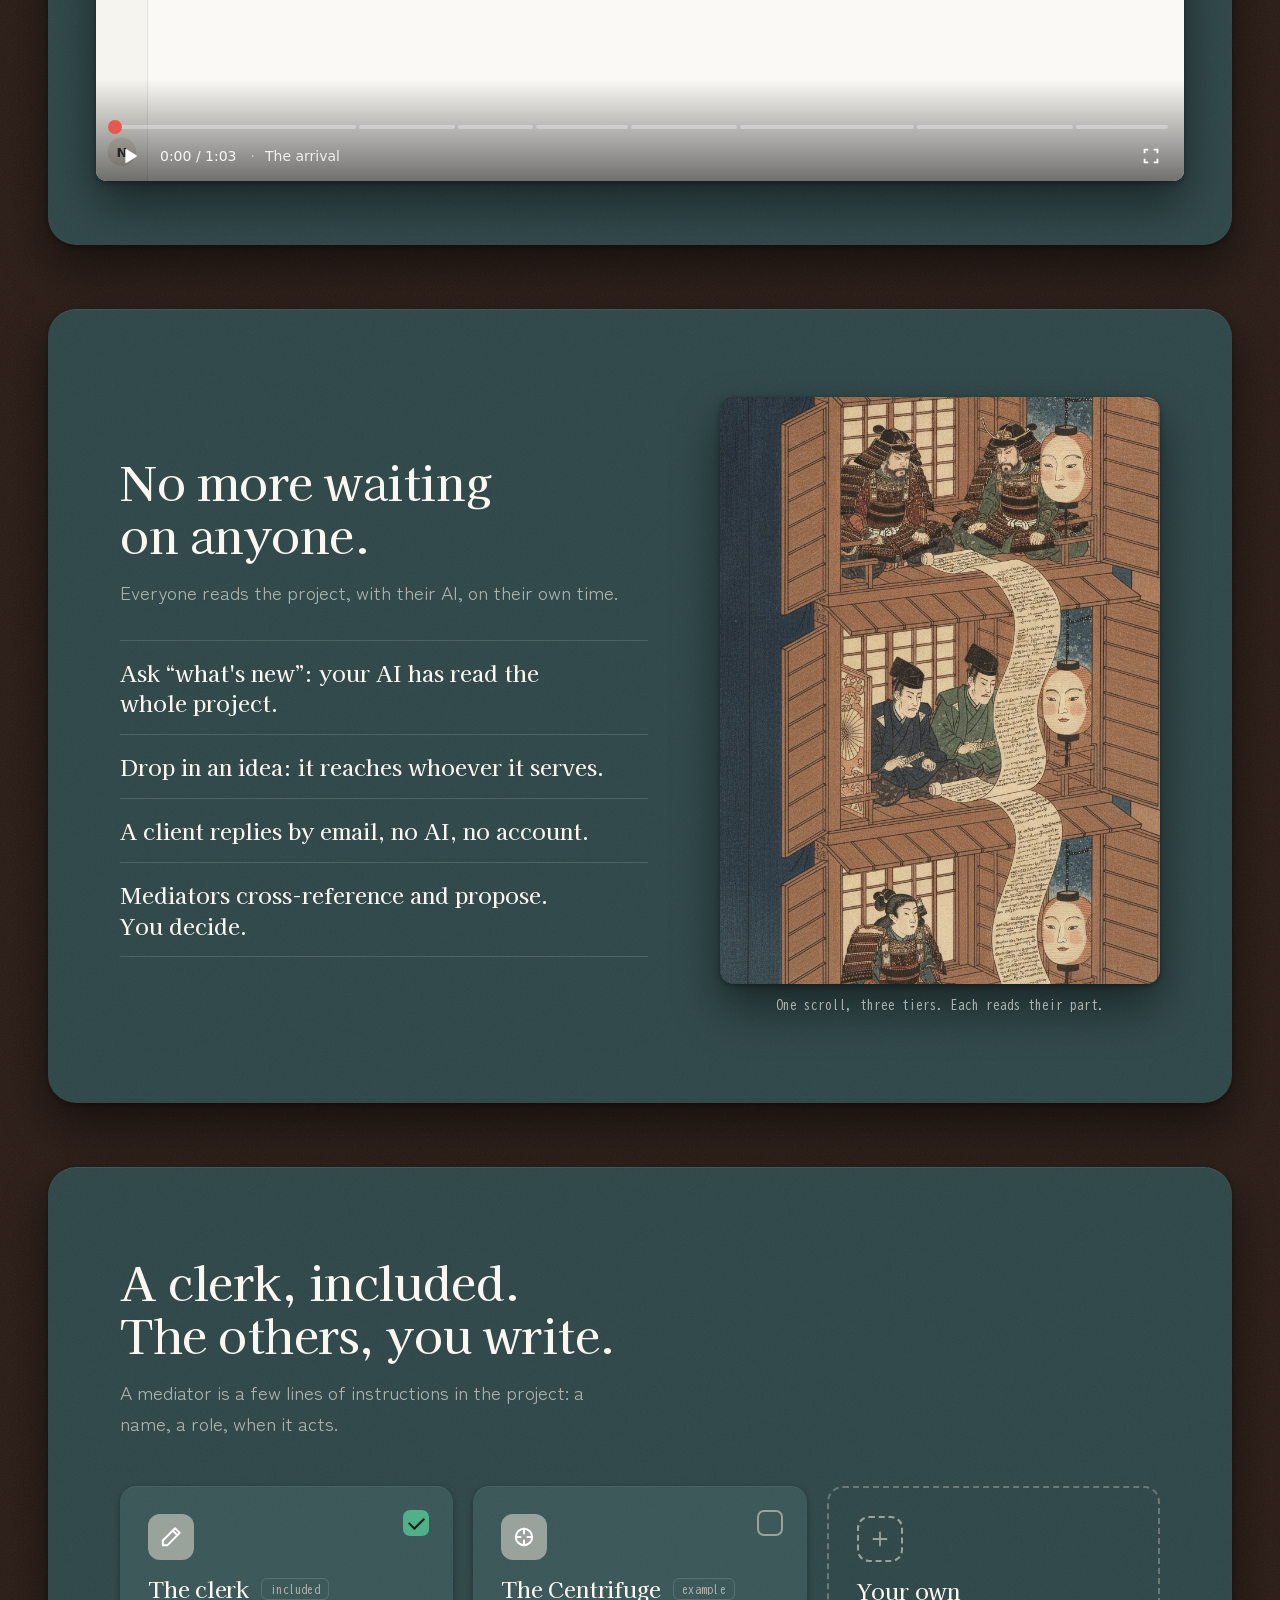
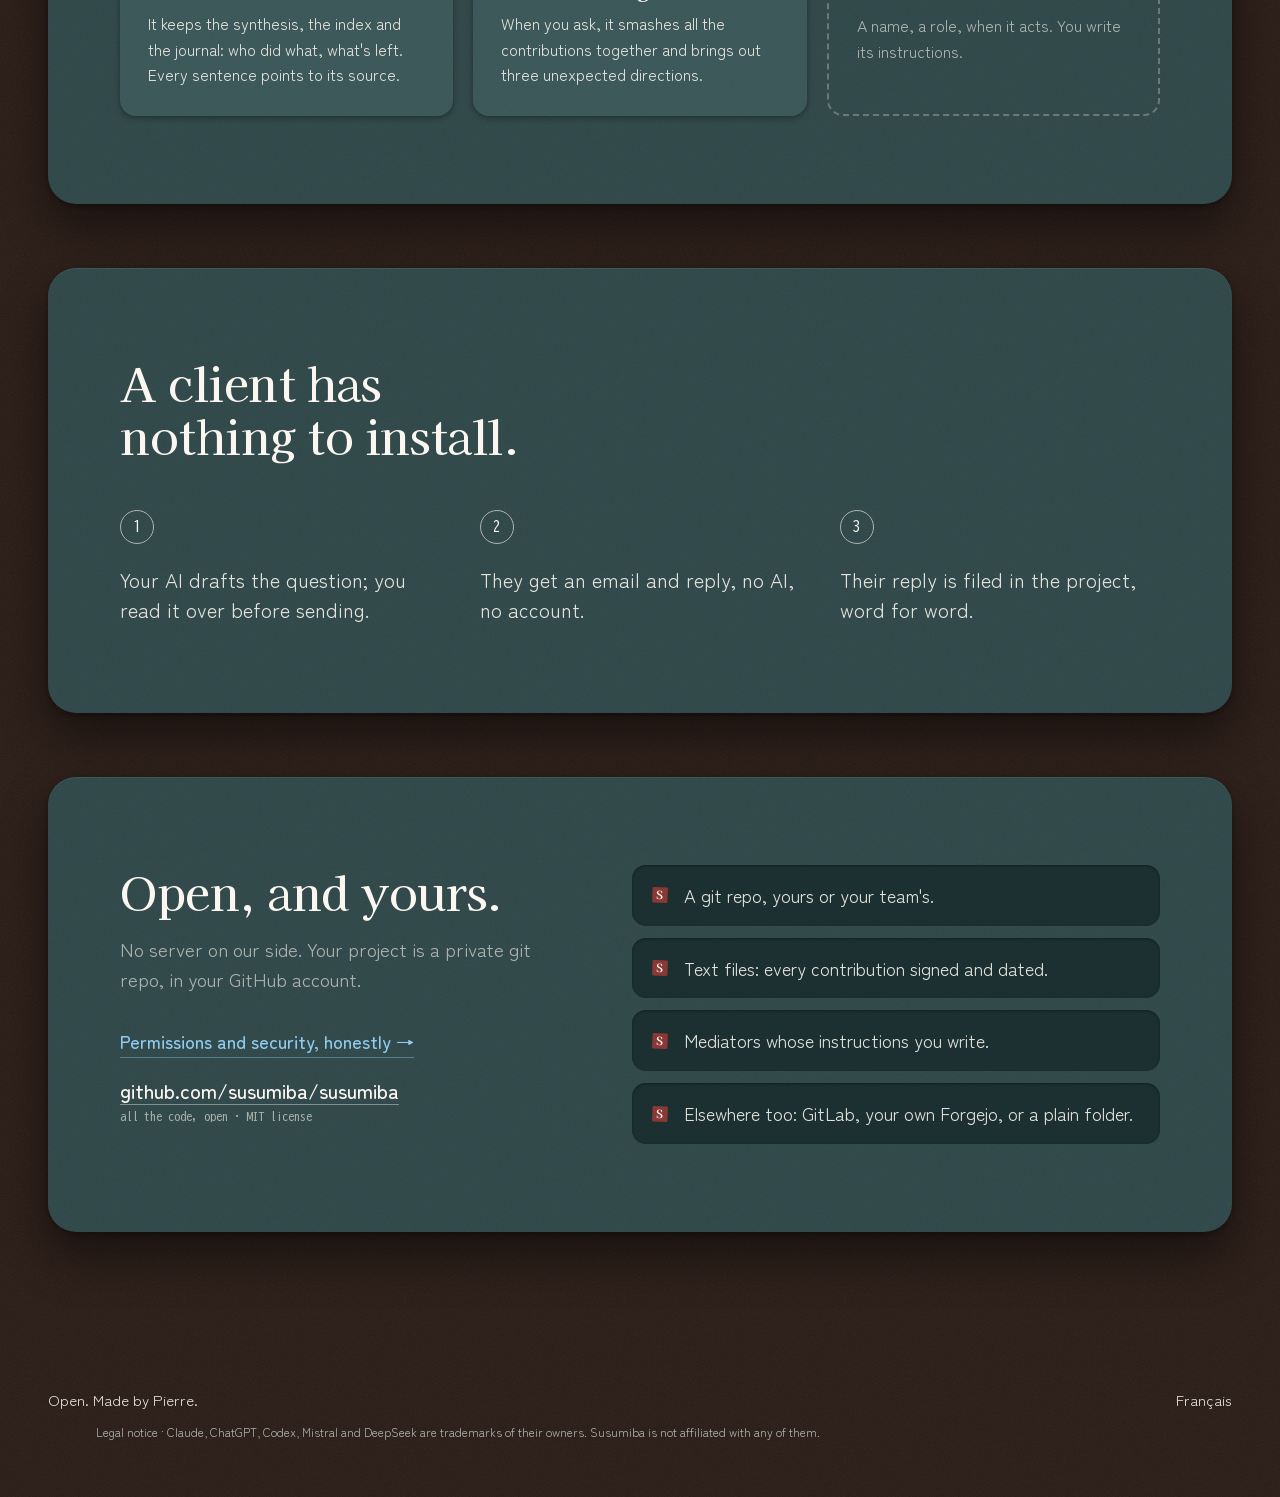
==== commit 437861f2: "One sentence to paste, code links to this repository, demo enlarges on iPhone, smaller second image " ====
--- a/index.html
+++ b/index.html
@@ -148,6 +148,11 @@
 /* la démo */
 .legende{font:400 13px/1.5 var(--f-fixe); color:var(--texte-doux); margin-bottom:14px}
 .cadre-demo{display:block; width:100%; aspect-ratio:16/9; border:0; border-radius:10px; background:var(--creux); box-shadow:var(--ombre-ambiance), var(--ombre-portee)}
+.fermer-demo{display:none}
+html.demo-agrandie{overflow:hidden}
+html.demo-agrandie .cadre-demo{position:fixed; z-index:1000; left:0; top:0; width:100vw; height:100dvh; aspect-ratio:auto; border-radius:0; background:#000}
+html.demo-agrandie .fermer-demo{display:grid; place-items:center; position:fixed; z-index:1001; top:12px; right:12px; width:44px; height:44px; border:0; border-radius:50%; background:rgba(0,0,0,.6); color:#fff; font:400 28px/1 var(--f-texte); cursor:pointer}
+@media (orientation:portrait){ html.demo-agrandie .cadre-demo{width:100dvh; height:100vw; transform-origin:0 0; transform:rotate(90deg) translateY(-100%)} }
 
 /* Plus rien n'attend personne */
 .b-grille{display:grid; gap:36px; align-items:center}
@@ -156,6 +161,7 @@
 .lignes li:last-child{border-bottom:1px solid var(--trait)}
 .b-image{justify-self:center; width:min(100%, 460px)}
 .b-image img{display:block; width:100%; height:auto; aspect-ratio:3/4; object-fit:cover; object-position:50% 40%; border-radius:14px; box-shadow:var(--ombre-ambiance), var(--ombre-portee)}
+@media (max-width:639px){ .b-image img{aspect-ratio:4/3} }
 .b-image figcaption{margin-top:12px; font:400 13px/1.5 var(--f-fixe); color:var(--texte-doux); text-align:center}
 @media (max-width:1023px){ .b-image{margin-top:12px} }
 @media (min-width:1024px){ .b-grille{grid-template-columns:6fr 5fr; gap:72px} .lignes li{font-size:22px; padding:16px 0} }
@@ -252,6 +258,7 @@
         <h2 class="e-titre titre-demo" data-k="v0">Coordinate chaos towards your goals.</h2>
         <p class="legende" data-k="v1">One minute, no sound.</p>
         <iframe class="cadre-demo" src="/demo.html?nu" title="Susumiba demo" allow="fullscreen" loading="eager"></iframe>
+        <button class="fermer-demo" type="button" aria-label="Close the demo">×</button>
       </div>
     </section>
 
@@ -318,7 +325,7 @@
           <p class="e-chapo" data-k="o2">No server on our side. Your project is a private git repo, in your GitHub account.</p>
           <div class="liens">
             <a class="lien-fort" href="https://github.com/susumiba/susumiba#rights-and-safety-honestly" data-k="o7">Permissions and security, honestly →</a>
-            <a class="depot" href="https://github.com/susumiba"><b>github.com/susumiba</b><small data-k="o8">all the code, open · MIT license</small></a>
+            <a class="depot" href="https://github.com/susumiba/susumiba"><b>github.com/susumiba/susumiba</b><small data-k="o8">all the code, open · MIT license</small></a>
           </div>
         </div>
         <ul class="quatre">
@@ -347,6 +354,13 @@
   var e1 = document.querySelector('.e1');
   function descendu() { H.classList.toggle('descendu', window.scrollY > 0.6 * e1.offsetHeight); }
   addEventListener('scroll', descendu, { passive: true }); descendu();
+
+  /* la démo agrandie : demandée par la démo quand le plein écran n'existe pas (iPhone) */
+  var cadre = document.querySelector('.cadre-demo');
+  function agrandir(on) { H.classList.toggle('demo-agrandie', on); try { cadre.contentWindow.postMessage({ susumiba: 'plein-etat', on: on }, '*'); } catch (e) {} }
+  addEventListener('message', function (e) { if (e.source === cadre.contentWindow && e.data && e.data.susumiba === 'plein') agrandir(!H.classList.contains('demo-agrandie')); });
+  document.querySelector('.fermer-demo').addEventListener('click', function () { agrandir(false); });
+  addEventListener('keydown', function (e) { if (e.key === 'Escape' && H.classList.contains('demo-agrandie')) agrandir(false); });
 
   /* les boutons Copier */
   document.querySelectorAll('.copier').forEach(function (b) {
